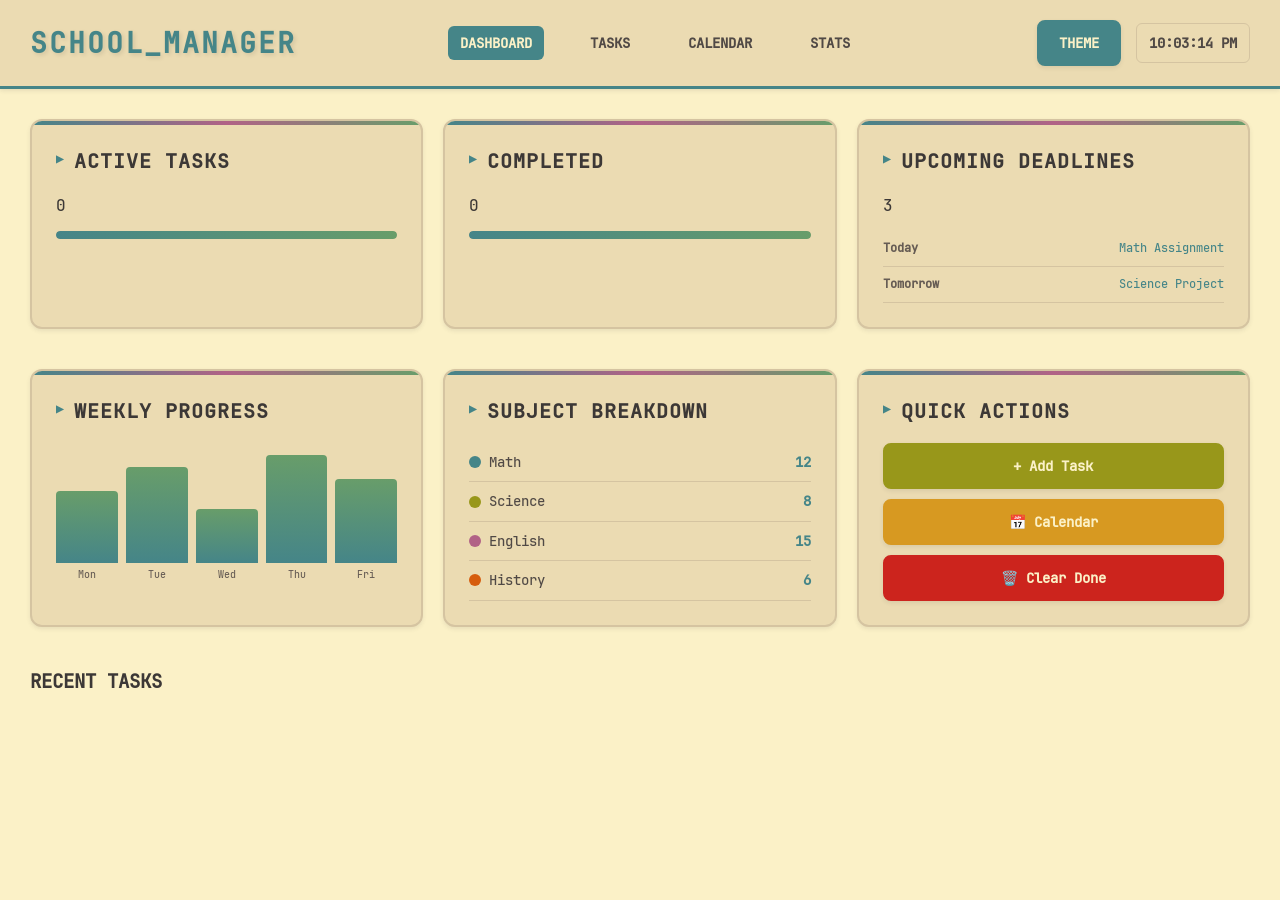
==== Ideas_1/index.html @ 1465802e "Got Ideas suggested from AI" ====
<!DOCTYPE html>
<html>
<head>
<meta charset="UTF-8">
<title>School Manager</title>
<link rel="stylesheet" href="style.css">
</head>

<body>

<header>

<div class="title">SCHOOL_MANAGER</div>

<nav>
<a href="index.html" class="active">DASHBOARD</a>
<a href="tasks.html">TASKS</a>
<a href="calendar.html">CALENDAR</a>
<a href="stats.html">STATS</a>
</nav>

<div class="controls">
<button id="themeToggle">THEME</button>
<div id="clock"></div>
</div>

</header>


<main>

<section class="dashboard-grid">

<div class="panel">
<h3>ACTIVE TASKS</h3>
<div id="taskCount">0</div>
<div class="progress-bar">
<div class="progress-fill" id="activeProgress"></div>
</div>
</div>

<div class="panel">
<h3>COMPLETED</h3>
<div id="completedCount">0</div>
<div class="progress-bar">
<div class="progress-fill" id="completedProgress"></div>
</div>
</div>

<div class="panel">
<h3>UPCOMING DEADLINES</h3>
<div id="deadlineCount">3</div>
<div class="deadline-list">
<div class="deadline-item">
<span class="deadline-date">Today</span>
<span class="deadline-subject">Math Assignment</span>
</div>
<div class="deadline-item">
<span class="deadline-date">Tomorrow</span>
<span class="deadline-subject">Science Project</span>
</div>
</div>
</div>

</section>

<section class="dashboard-grid">

<div class="panel">
<h3>WEEKLY PROGRESS</h3>
<div class="week-chart">
<div class="chart-bar" style="height: 60%" data-day="Mon"></div>
<div class="chart-bar" style="height: 80%" data-day="Tue"></div>
<div class="chart-bar" style="height: 45%" data-day="Wed"></div>
<div class="chart-bar" style="height: 90%" data-day="Thu"></div>
<div class="chart-bar" style="height: 70%" data-day="Fri"></div>
</div>
</div>

<div class="panel">
<h3>SUBJECT BREAKDOWN</h3>
<div class="subject-stats">
<div class="subject-item">
<span class="subject-color" style="background: var(--blue)"></span>
<span class="subject-name">Math</span>
<span class="subject-count">12</span>
</div>
<div class="subject-item">
<span class="subject-color" style="background: var(--green)"></span>
<span class="subject-name">Science</span>
<span class="subject-count">8</span>
</div>
<div class="subject-item">
<span class="subject-color" style="background: var(--purple)"></span>
<span class="subject-name">English</span>
<span class="subject-count">15</span>
</div>
<div class="subject-item">
<span class="subject-color" style="background: var(--orange)"></span>
<span class="subject-name">History</span>
<span class="subject-count">6</span>
</div>
</div>
</div>

<div class="panel">
<h3>QUICK ACTIONS</h3>
<div class="quick-actions">
<button class="success" onclick="quickAddTask()">+ Add Task</button>
<button class="warning" onclick="viewCalendar()">📅 Calendar</button>
<button class="danger" onclick="clearCompleted()">🗑️ Clear Done</button>
</div>
</div>

</section>

<section class="recent">

<h3>RECENT TASKS</h3>
<div id="recentTasks"></div>

</section>

</main>

<script src="script.js"></script>
</body>
</html>
---- Ideas_1/style.css ----
@font-face{
font-family:JetBrainsMono;
src:url("JetBrainsMonoNerdFont-Medium.ttf");
}

:root{
/* Gruvbox Light Theme */
--bg:#fbf1c7;
--bg2:#ebdbb2;
--bg3:#d5c4a1;
--fg:#3c3836;
--fg2:#504945;
--fg3:#665c54;
--fg4:#7c6f64;
--red:#cc241d;
--green:#98971a;
--yellow:#d79921;
--blue:#458588;
--purple:#b16286;
--aqua:#689d6a;
--orange:#d65d0e;
--accent:#458588;
--accent-hover:#458588;
--border:#d5c4a1;
--shadow:0 2px 4px rgba(60, 56, 54, 0.1);
--shadow-lg:0 8px 16px rgba(60, 56, 54, 0.15);
}

.dark{
/* Gruvbox Dark Theme */
--bg:#282828;
--bg2:#3c3836;
--bg3:#504945;
--fg:#ebdbb2;
--fg2:#d5c4a1;
--fg3:#bdae93;
--fg4:#a89984;
--red:#fb4934;
--green:#b8bb26;
--yellow:#fabd2f;
--blue:#83a598;
--purple:#d3869b;
--aqua:#8ec07c;
--orange:#fe8019;
--accent:#83a598;
--accent-hover:#89b482;
--border:#504945;
--shadow:0 2px 4px rgba(40, 40, 40, 0.3);
--shadow-lg:0 8px 16px rgba(40, 40, 40, 0.4);
}

*{
margin:0;
padding:0;
box-sizing:border-box;
}

body{
font-family:JetBrainsMono, monospace;
background:var(--bg);
color:var(--fg);
min-height:100vh;
line-height:1.6;
}

/* HEADER */

header{
display:flex;
justify-content:space-between;
align-items:center;
padding:20px 30px;
border-bottom:3px solid var(--accent);
background:var(--bg2);
box-shadow:var(--shadow);
position:sticky;
top:0;
z-index:100;
backdrop-filter:blur(10px);
}

.title{
font-size:28px;
font-weight:700;
letter-spacing:2px;
color:var(--accent);
text-shadow:2px 2px 4px rgba(0,0,0,0.1);
animation:glow 2s ease-in-out infinite alternate;
}

nav a{
margin-right:24px;
text-decoration:none;
color:var(--fg2);
font-weight:600;
font-size:14px;
transition:all 0.3s ease;
position:relative;
padding:8px 12px;
border-radius:6px;
}

nav a:hover{
color:var(--accent);
background:var(--bg3);
transform:translateY(-2px);
}

nav a.active{
color:var(--bg);
background:var(--accent);
}

.controls{
display:flex;
align-items:center;
gap:15px;
}

/* MAIN */

main{
padding:30px;
}

/* BUTTONS */

button{
background:var(--accent);
color:var(--bg);
border:2px solid var(--accent);
padding:12px 20px;
font-family:inherit;
font-weight:600;
font-size:14px;
cursor:pointer;
transition:all 0.3s cubic-bezier(0.4, 0, 0.2, 1);
border-radius:8px;
box-shadow:var(--shadow);
position:relative;
overflow:hidden;
}

button::before{
content:'';
position:absolute;
top:0;
left:-100%;
width:100%;
height:100%;
background:linear-gradient(90deg, transparent, rgba(255,255,255,0.2), transparent);
transition:left 0.5s;
}

button:hover::before{
left:100%;
}

button:hover{
background:var(--accent-hover);
transform:translateY(-2px);
box-shadow:var(--shadow-lg);
border-color:var(--accent-hover);
}

button:active{
transform:translateY(0);
box-shadow:var(--shadow);
}

button.danger{
background:var(--red);
border-color:var(--red);
}

button.danger:hover{
background:var(--red);
filter:brightness(1.1);
}

button.success{
background:var(--green);
border-color:var(--green);
}

button.success:hover{
background:var(--green);
filter:brightness(1.1);
}

button.warning{
background:var(--yellow);
border-color:var(--yellow);
color:var(--bg);
}

button.warning:hover{
background:var(--yellow);
filter:brightness(1.1);
}

/* INPUTS */

input,select{
padding:12px 16px;
border:2px solid var(--border);
font-family:inherit;
background:var(--bg2);
color:var(--fg);
border-radius:8px;
font-size:14px;
transition:all 0.3s ease;
outline:none;
}

input:focus,select:focus{
border-color:var(--accent);
box-shadow:0 0 0 3px rgba(69, 133, 136, 0.2);
background:var(--bg);
}

input::placeholder,select::placeholder{
color:var(--fg4);
}

/* DASHBOARD ENHANCEMENTS */

.progress-bar{
width:100%;
height:8px;
background:var(--bg3);
border-radius:4px;
margin-top:12px;
overflow:hidden;
}

.progress-fill{
height:100%;
background:linear-gradient(90deg, var(--accent), var(--aqua));
border-radius:4px;
transition:width 0.3s ease;
}

.deadline-list{
margin-top:12px;
}

.deadline-item{
display:flex;
justify-content:space-between;
padding:8px 0;
border-bottom:1px solid var(--border);
font-size:12px;
}

.deadline-date{
color:var(--fg3);
font-weight:600;
}

.deadline-subject{
color:var(--accent);
}

.week-chart{
display:flex;
align-items:end;
justify-content:space-around;
height:120px;
margin-top:16px;
gap:8px;
}

.chart-bar{
flex:1;
background:linear-gradient(to top, var(--accent), var(--aqua));
border-radius:4px 4px 0 0;
position:relative;
cursor:pointer;
transition:all 0.3s ease;
min-height:20px;
}

.chart-bar:hover{
filter:brightness(1.2);
transform:scaleY(1.05);
}

.chart-bar::after{
content:attr(data-day);
position:absolute;
bottom:-20px;
left:50%;
transform:translateX(-50%);
font-size:10px;
color:var(--fg3);
white-space:nowrap;
}

.subject-stats{
margin-top:16px;
}

.subject-item{
display:flex;
align-items:center;
justify-content:space-between;
padding:8px 0;
border-bottom:1px solid var(--border);
}

.subject-color{
width:12px;
height:12px;
border-radius:50%;
margin-right:8px;
}

.subject-name{
flex:1;
color:var(--fg2);
font-size:14px;
}

.subject-count{
color:var(--accent);
font-weight:600;
font-size:14px;
}

.quick-actions{
display:flex;
flex-direction:column;
gap:10px;
margin-top:16px;
}

.quick-actions button{
width:100%;
justify-content:center;
}

.dashboard-grid{
display:grid;
grid-template-columns:repeat(3,1fr);
gap:20px;
margin-bottom:40px;
}

.panel{
border:2px solid var(--border);
padding:24px;
background:var(--bg2);
border-radius:12px;
box-shadow:var(--shadow);
transition:all 0.3s ease;
position:relative;
overflow:hidden;
}

.panel::before{
content:'';
position:absolute;
top:0;
left:0;
right:0;
height:4px;
background:linear-gradient(90deg, var(--accent), var(--purple), var(--aqua));
}

.panel:hover{
transform:translateY(-4px);
box-shadow:var(--shadow-lg);
border-color:var(--accent);
}

.panel h3{
margin-bottom:16px;
color:var(--fg);
font-size:20px;
font-weight:700;
letter-spacing:1px;
display:flex;
align-items:center;
gap:10px;
}

.panel h3::before{
content:'▶';
color:var(--accent);
font-size:12px;
animation:pulse 2s infinite;
}

/* RECENT TASKS */

.recent{
margin-top:30px;
}

.recent h3{
margin-bottom:10px;
}

/* TASK PAGE ENHANCEMENTS */

.task-filters{
display:flex;
gap:10px;
margin-bottom:20px;
align-items:center;
flex-wrap:wrap;
}

.filter-btn{
padding:8px 16px;
background:var(--bg2);
border:2px solid var(--border);
color:var(--fg2);
border-radius:6px;
cursor:pointer;
transition:all 0.3s ease;
font-family:inherit;
font-weight:500;
}

.filter-btn:hover{
border-color:var(--accent);
color:var(--accent);
}

.filter-btn.active{
background:var(--accent);
color:var(--bg);
border-color:var(--accent);
}

.search-box{
flex:1;
min-width:200px;
}

.search-box input{
width:100%;
margin:0;
}

.task-stats{
display:flex;
gap:20px;
margin-bottom:20px;
background:var(--bg2);
padding:16px;
border-radius:8px;
border:1px solid var(--border);
}

.stat-item{
display:flex;
flex-direction:column;
align-items:center;
gap:4px;
}

.stat-label{
font-size:12px;
color:var(--fg3);
font-weight:600;
letter-spacing:1px;
}

.stat-item span:last-child{
font-size:24px;
font-weight:700;
color:var(--accent);
}

.add-task{
display:flex;
gap:10px;
margin-bottom:30px;
}

.tasks{
display:grid;
grid-template-columns:repeat(3,1fr);
gap:20px;
}

.task{
border:2px solid var(--border);
padding:16px;
background:var(--bg2);
border-radius:10px;
display:flex;
justify-content:space-between;
align-items:center;
animation:slideIn 0.3s ease;
box-shadow:var(--shadow);
transition:all 0.3s ease;
position:relative;
}

.task:hover{
transform:translateX(4px);
box-shadow:var(--shadow-lg);
border-color:var(--accent);
}

.task.done{
opacity:0.6;
background:var(--bg3);
}

.task.done::after{
content:'✓';
position:absolute;
top:8px;
right:8px;
color:var(--green);
font-size:20px;
font-weight:bold;
}

.task-info{
display:flex;
flex-direction:column;
}

.task-subject{
font-size:12px;
letter-spacing:1px;
color:var(--accent);
}

.task-text{
font-size:14px;
}

.task-actions{
display:flex;
gap:8px;
}

.delete-btn{
background:transparent;
color:var(--fg3);
border:2px solid var(--border);
padding:8px 12px;
font-size:12px;
border-radius:6px;
transition:all 0.3s ease;
}

.delete-btn:hover{
background:var(--red);
color:var(--bg);
border-color:var(--red);
transform:scale(1.05);
}

/* CALENDAR ENHANCEMENTS */

.calendar-header{
display:flex;
align-items:center;
justify-content:space-between;
margin-bottom:20px;
background:var(--bg2);
padding:16px;
border-radius:8px;
border:1px solid var(--border);
}

.nav-btn{
background:var(--accent);
color:var(--bg);
border:none;
width:40px;
height:40px;
border-radius:50%;
cursor:pointer;
font-size:18px;
transition:all 0.3s ease;
}

.nav-btn:hover{
background:var(--accent-hover);
transform:scale(1.1);
}

#currentMonth{
color:var(--fg);
font-size:24px;
font-weight:700;
margin:0;
}

.today-btn{
background:var(--green);
color:var(--bg);
border:none;
padding:8px 16px;
border-radius:6px;
cursor:pointer;
font-weight:600;
transition:all 0.3s ease;
}

.today-btn:hover{
filter:brightness(1.1);
transform:scale(1.05);
}

.calendar-grid{
display:grid;
grid-template-columns:repeat(7,1fr);
gap:2px;
margin-bottom:30px;
background:var(--border);
padding:2px;
border-radius:8px;
}

.calendar-day-header{
background:var(--bg2);
padding:12px;
text-align:center;
font-weight:700;
color:var(--fg2);
font-size:14px;
letter-spacing:1px;
}

.calendar-day{
background:var(--bg);
min-height:80px;
padding:8px;
cursor:pointer;
transition:all 0.3s ease;
position:relative;
border:1px solid transparent;
}

.calendar-day:hover{
background:var(--bg2);
border-color:var(--accent);
transform:scale(1.02);
}

.calendar-day.today{
background:var(--accent);
color:var(--bg);
font-weight:700;
}

.calendar-day.other-month{
opacity:0.3;
}

.calendar-day.has-event{
border-color:var(--accent);
}

.calendar-day.has-event::after{
content:'';
position:absolute;
bottom:4px;
right:4px;
width:6px;
height:6px;
background:var(--accent);
border-radius:50%;
}

.event-panel{
background:var(--bg2);
padding:20px;
border-radius:8px;
border:1px solid var(--border);
}

.event-panel h3{
color:var(--fg);
margin-bottom:16px;
}

.event-item{
padding:12px;
background:var(--bg);
border-radius:6px;
margin-bottom:8px;
border-left:4px solid var(--accent);
transition:all 0.3s ease;
}

.event-item:hover{
transform:translateX(4px);
box-shadow:var(--shadow);
}

.calendar-grid{
display:grid;
grid-template-columns:repeat(5,1fr);
gap:10px;
margin-top:20px;
}

.calendar-grid div{
border:2px solid var(--border);
padding:12px;
min-height:60px;
background:var(--bg2);
border-radius:8px;
transition:all 0.3s ease;
cursor:pointer;
position:relative;
overflow:hidden;
}

.calendar-grid div:hover{
border-color:var(--accent);
background:var(--bg3);
transform:scale(1.02);
box-shadow:var(--shadow);
}

.calendar-grid .has-event::after{
content:'';
position:absolute;
bottom:4px;
right:4px;
width:8px;
height:8px;
background:var(--accent);
border-radius:50%;
animation:pulse 2s infinite;
}

.day{
min-height:90px;
font-weight:600;
color:var(--fg2);
}

/* STATISTICS ENHANCEMENTS */

.stats-overview{
display:grid;
grid-template-columns:repeat(4,1fr);
gap:20px;
margin-bottom:30px;
}

.big-number{
font-size:48px;
font-weight:700;
color:var(--accent);
margin:16px 0;
text-align:center;
animation:glow 2s ease-in-out infinite alternate;
}

.subject-chart{
display:flex;
flex-direction:column;
gap:8px;
margin-top:16px;
}

.subject-bar{
display:flex;
align-items:center;
gap:8px;
}

.subject-label{
min-width:80px;
font-size:12px;
color:var(--fg2);
}

.subject-progress{
flex:1;
height:20px;
background:var(--bg3);
border-radius:10px;
overflow:hidden;
position:relative;
}

.subject-fill{
height:100%;
background:linear-gradient(90deg, var(--accent), var(--aqua));
border-radius:10px;
transition:width 0.5s ease;
}

.activity-chart{
display:flex;
align-items:end;
justify-content:space-around;
height:150px;
margin-top:16px;
gap:4px;
}

.activity-bar{
flex:1;
background:linear-gradient(to top, var(--purple), var(--aqua));
border-radius:4px 4px 0 0;
min-height:10px;
transition:all 0.3s ease;
cursor:pointer;
}

.activity-bar:hover{
filter:brightness(1.2);
transform:scaleY(1.05);
}

.priority-chart{
display:flex;
flex-direction:column;
gap:12px;
margin-top:16px;
}

.priority-item{
display:flex;
align-items:center;
justify-content:space-between;
}

.priority-label{
display:flex;
align-items:center;
gap:8px;
}

.priority-dot{
width:12px;
height:12px;
border-radius:50%;
}

.priority-high .priority-dot{
background:var(--red);
}

.priority-medium .priority-dot{
background:var(--yellow);
}

.priority-low .priority-dot{
background:var(--green);
}

.progress-chart{
display:grid;
grid-template-columns:repeat(4,1fr);
gap:8px;
margin-top:16px;
}

.month-bar{
background:var(--bg3);
border-radius:4px;
padding:8px;
text-align:center;
font-size:12px;
color:var(--fg2);
transition:all 0.3s ease;
}

.month-bar:hover{
background:var(--accent);
color:var(--bg);
transform:scale(1.05);
}

.achievements{
background:var(--bg2);
padding:20px;
border-radius:8px;
border:1px solid var(--border);
margin-top:30px;
}

.achievements h3{
color:var(--fg);
margin-bottom:20px;
}

.achievement-list{
display:grid;
grid-template-columns:repeat(auto-fit, minmax(250px, 1fr));
gap:16px;
}

.achievement{
display:flex;
align-items:center;
gap:12px;
padding:16px;
background:var(--bg);
border-radius:8px;
border:1px solid var(--border);
transition:all 0.3s ease;
}

.achievement:hover{
transform:translateY(-2px);
box-shadow:var(--shadow-lg);
border-color:var(--accent);
}

.achievement-icon{
font-size:32px;
}

.achievement-info{
flex:1;
}

.achievement-title{
font-weight:600;
color:var(--fg);
margin-bottom:4px;
}

.achievement-desc{
font-size:12px;
color:var(--fg3);
}

.stats-grid{
display:grid;
grid-template-columns:repeat(2,1fr);
gap:20px;
}

.stats-grid .panel{
font-size:20px;
text-align:center;
}

/* ANIMATIONS */

@keyframes appear{
from{
opacity:0;
transform:translateY(10px);
}
to{
opacity:1;
transform:translateY(0);
}
}

@keyframes slideIn{
from{
opacity:0;
transform:translateX(-20px);
}
to{
opacity:1;
transform:translateX(0);
}
}

@keyframes pulse{
0%,100%{
opacity:1;
transform:scale(1);
}
50%{
opacity:0.7;
transform:scale(1.1);
}
}

@keyframes glow{
from{
text-shadow:0 0 5px var(--accent), 0 0 10px var(--accent);
}
to{
text-shadow:0 0 10px var(--accent), 0 0 20px var(--accent);
}
}

#clock{
font-weight:600;
color:var(--fg2);
font-size:14px;
padding:8px 12px;
background:var(--bg2);
border-radius:6px;
border:1px solid var(--border);
}

.done-btn{
background:var(--green);
color:var(--bg);
border:none;
padding:8px 12px;
font-size:12px;
border-radius:6px;
transition:all 0.3s ease;
}

.done-btn:hover{
background:var(--green);
filter:brightness(1.1);
transform:scale(1.05);
}

.priority-high{
border-left:4px solid var(--red);
}

.priority-medium{
border-left:4px solid var(--yellow);
}

.priority-low{
border-left:4px solid var(--green);
}

@media (max-width:768px){
.dashboard-grid{
grid-template-columns:1fr;
}

.tasks{
grid-template-columns:1fr;
}

.stats-grid{
grid-template-columns:1fr;
}

.calendar-grid{
grid-template-columns:repeat(2,1fr);
}

header{
flex-direction:column;
gap:16px;
}

nav{
display:flex;
flex-wrap:wrap;
gap:12px;
}

nav a{
margin:0;
}
}
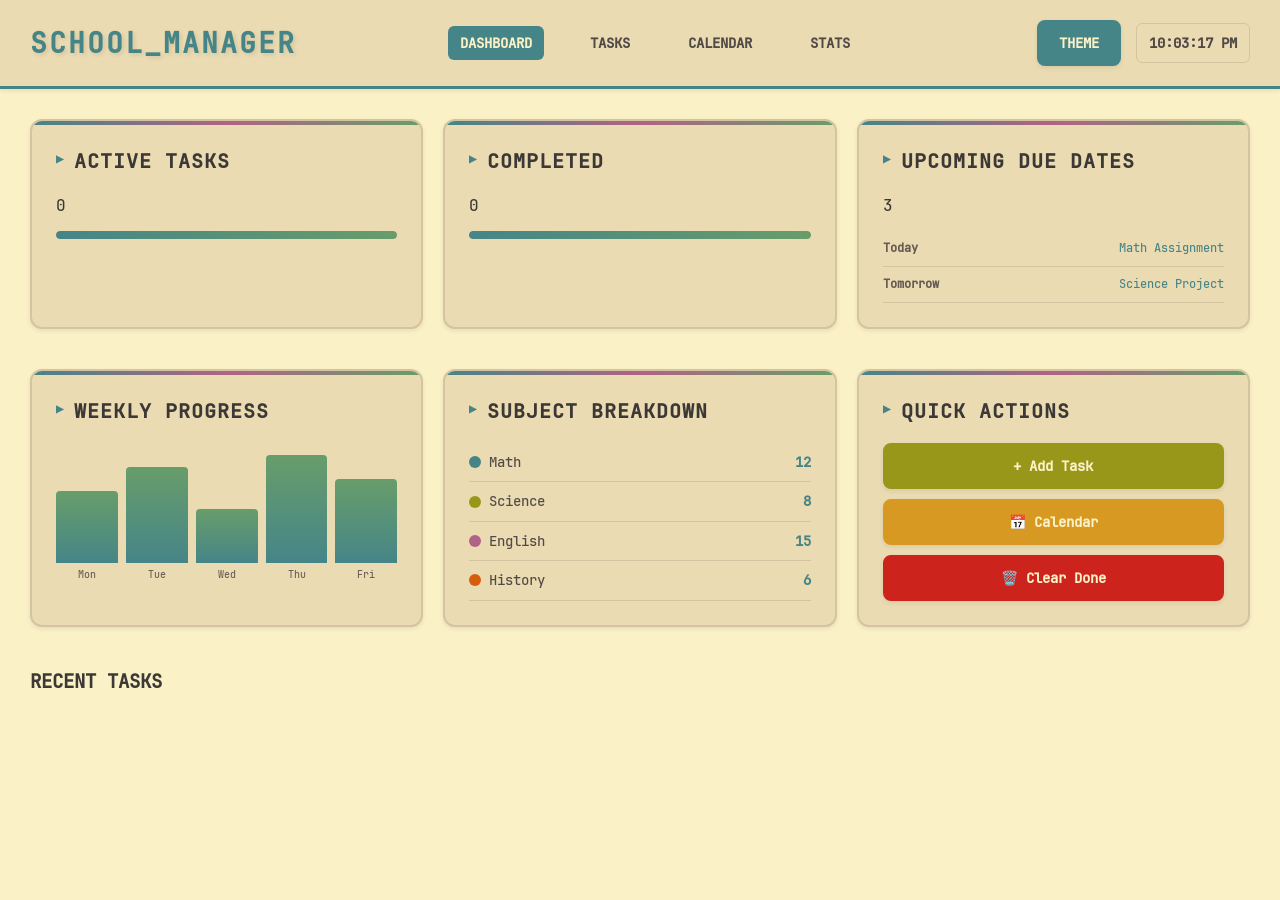
==== commit 4a56e0f9: "Changed deadline to due date because deadline sounds too depressing" ====
--- a/Ideas_1/index.html
+++ b/Ideas_1/index.html
@@ -48,16 +48,16 @@
 </div>
 
 <div class="panel">
-<h3>UPCOMING DEADLINES</h3>
-<div id="deadlineCount">3</div>
-<div class="deadline-list">
-<div class="deadline-item">
-<span class="deadline-date">Today</span>
-<span class="deadline-subject">Math Assignment</span>
+<h3>UPCOMING DUE DATES</h3>
+<div id="dueDateCount">3</div>
+<div class="due-date-list">
+<div class="due-date-item">
+<span class="due-date-date">Today</span>
+<span class="due-date-subject">Math Assignment</span>
 </div>
-<div class="deadline-item">
-<span class="deadline-date">Tomorrow</span>
-<span class="deadline-subject">Science Project</span>
+<div class="due-date-item">
+<span class="due-date-date">Tomorrow</span>
+<span class="due-date-subject">Science Project</span>
 </div>
 </div>
 </div>
--- a/Ideas_1/style.css
+++ b/Ideas_1/style.css
@@ -85,7 +85,6 @@
 letter-spacing:2px;
 color:var(--accent);
 text-shadow:2px 2px 4px rgba(0,0,0,0.1);
-animation:glow 2s ease-in-out infinite alternate;
 }
 
 nav a{
@@ -241,11 +240,11 @@
 transition:width 0.3s ease;
 }
 
-.deadline-list{
+.due-date-list{
 margin-top:12px;
 }
 
-.deadline-item{
+.due-date-item{
 display:flex;
 justify-content:space-between;
 padding:8px 0;
@@ -253,12 +252,12 @@
 font-size:12px;
 }
 
-.deadline-date{
+.due-date-date{
 color:var(--fg3);
 font-weight:600;
 }
 
-.deadline-subject{
+.due-date-subject{
 color:var(--accent);
 }
 
@@ -389,7 +388,6 @@
 content:'▶';
 color:var(--accent);
 font-size:12px;
-animation:pulse 2s infinite;
 }
 
 /* RECENT TASKS */
@@ -734,7 +732,6 @@
 height:8px;
 background:var(--accent);
 border-radius:50%;
-animation:pulse 2s infinite;
 }
 
 .day{
@@ -758,7 +755,6 @@
 color:var(--accent);
 margin:16px 0;
 text-align:center;
-animation:glow 2s ease-in-out infinite alternate;
 }
 
 .subject-chart{
@@ -969,26 +965,6 @@
 }
 }
 
-@keyframes pulse{
-0%,100%{
-opacity:1;
-transform:scale(1);
-}
-50%{
-opacity:0.7;
-transform:scale(1.1);
-}
-}
-
-@keyframes glow{
-from{
-text-shadow:0 0 5px var(--accent), 0 0 10px var(--accent);
-}
-to{
-text-shadow:0 0 10px var(--accent), 0 0 20px var(--accent);
-}
-}
-
 #clock{
 font-weight:600;
 color:var(--fg2);
